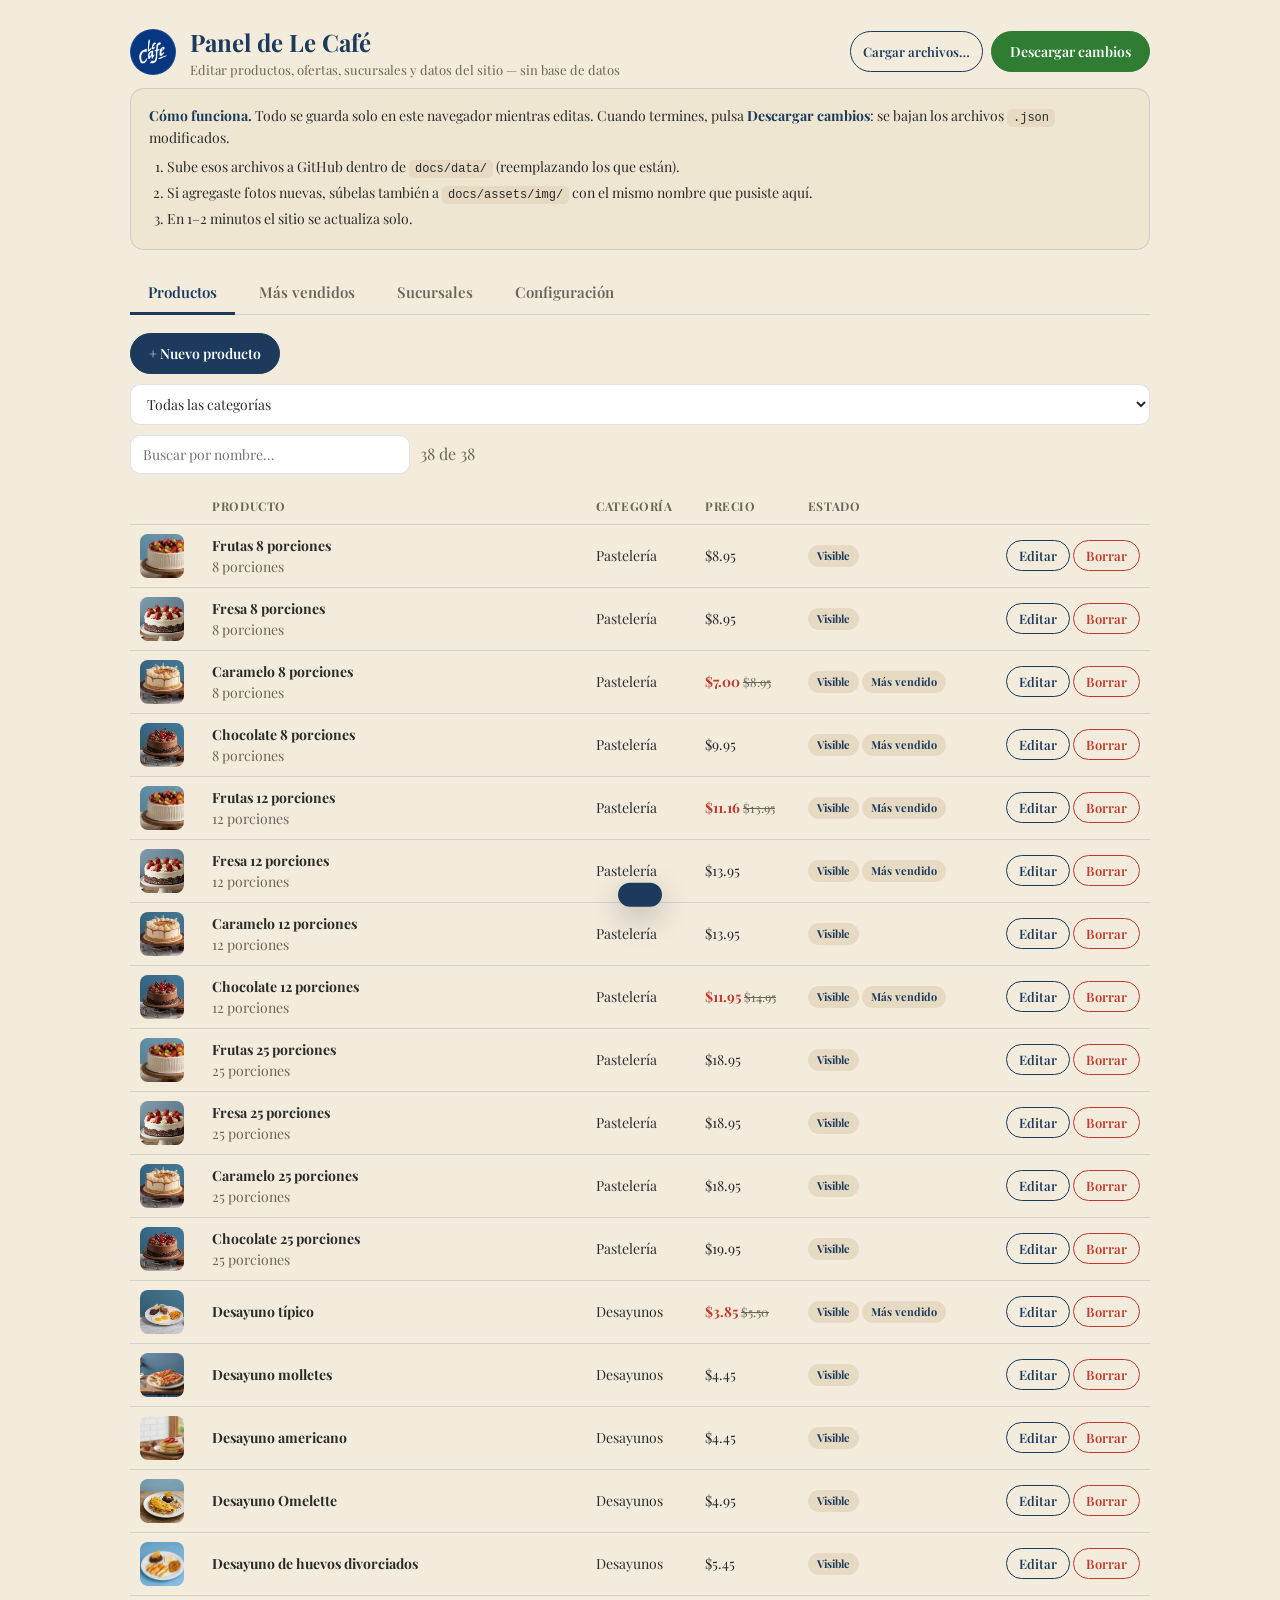
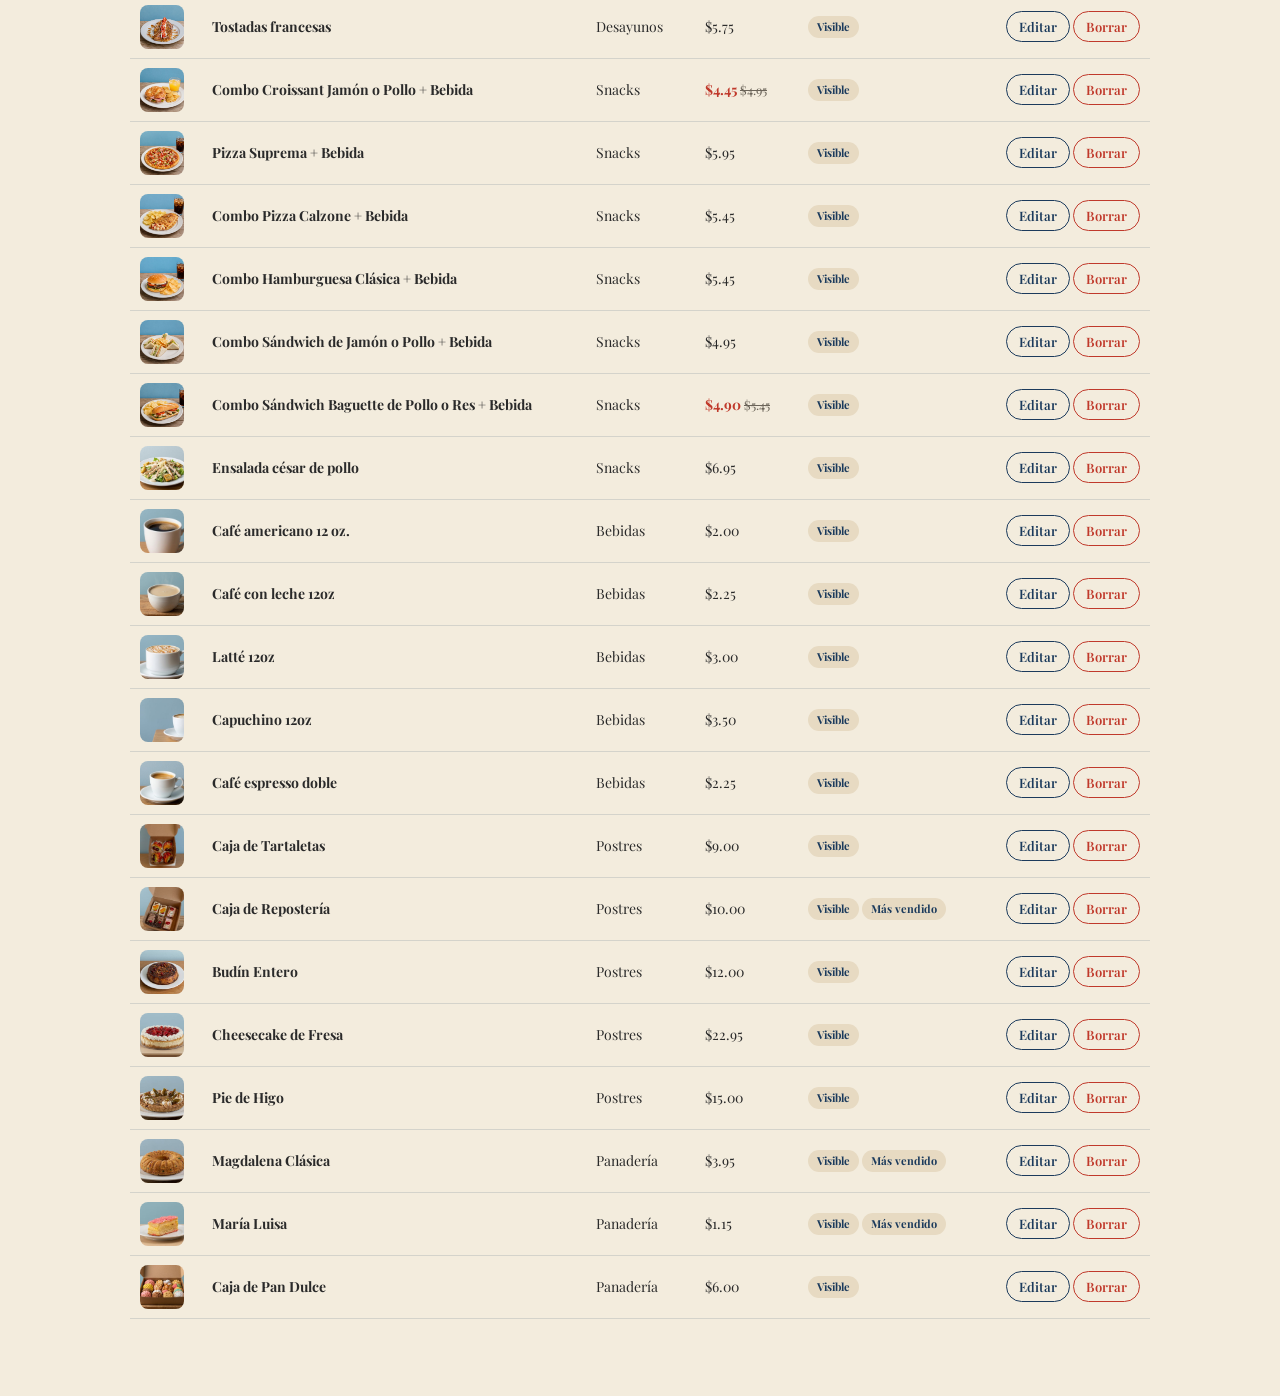
==== docs/panel/index.html @ 1d6c0b4c "Add files via upload" ====
<!DOCTYPE html>
<html lang="es">
<head>
<meta charset="UTF-8">
<meta name="viewport" content="width=device-width, initial-scale=1.0">
<title>Panel · Le Café</title>
<link href="https://fonts.googleapis.com/css2?family=Playfair+Display:wght@400;500;600;700;800&display=swap" rel="stylesheet">
<style>
  :root{
    --azul:#1B3A5C; --azul-claro:#2F5D8A; --beige:#E7DAC2; --beige-medio:#EFE6D2;
    --beige-claro:#F3ECDD; --blanco:#fff; --texto:#2A2A2A; --suave:#6B6459;
    --linea:rgba(27,58,92,.14); --ok:#2e7d32; --alerta:#C0392B; --radio:14px;
    --f:'Playfair Display',serif;
  }
  *{box-sizing:border-box;margin:0;padding:0}
  body{font-family:var(--f);color:var(--texto);background:var(--beige-claro);line-height:1.5}
  img{max-width:100%;display:block}
  a{color:var(--azul-claro)}
  .wrap{max-width:1060px;margin:0 auto;padding:24px 20px 80px}

  header.top{display:flex;align-items:center;gap:14px;flex-wrap:wrap;margin-bottom:8px}
  header.top img{width:46px;height:46px;border-radius:50%}
  header.top h1{font-size:24px;color:var(--azul);font-weight:700}
  header.top .sub{font-size:13px;color:var(--suave)}
  .bar{margin-left:auto;display:flex;gap:8px;flex-wrap:wrap}

  .btn{font-family:var(--f);font-weight:600;font-size:14px;border:1.5px solid var(--azul);
    background:var(--azul);color:#fff;padding:10px 18px;border-radius:50px;cursor:pointer;
    transition:transform .15s ease,box-shadow .15s ease,background .15s ease}
  .btn:hover{transform:translateY(-1px);box-shadow:0 8px 20px rgba(27,58,92,.18)}
  .btn.ghost{background:transparent;color:var(--azul)}
  .btn.sm{padding:6px 12px;font-size:13px}
  .btn.danger{border-color:var(--alerta);background:transparent;color:var(--alerta)}
  .btn.danger:hover{background:var(--alerta);color:#fff}
  .btn.ok{border-color:var(--ok);background:var(--ok)}

  .tabs{display:flex;gap:6px;flex-wrap:wrap;margin:22px 0 18px;border-bottom:1px solid var(--linea)}
  .tab{padding:10px 18px;border:none;background:none;font-family:var(--f);font-weight:600;
    font-size:15px;color:var(--suave);cursor:pointer;border-bottom:3px solid transparent;margin-bottom:-1px}
  .tab.active{color:var(--azul);border-color:var(--azul)}
  .panel{display:none}
  .panel.active{display:block;animation:fade .25s ease}
  @keyframes fade{from{opacity:0;transform:translateY(6px)}}

  .card{background:var(--blanco);border:1px solid var(--linea);border-radius:var(--radio);
    padding:18px;margin-bottom:14px}
  .row{display:flex;gap:14px;align-items:flex-start;flex-wrap:wrap}
  .row>*{flex:1;min-width:180px}
  label{display:block;font-size:12px;font-weight:600;color:var(--suave);
    text-transform:uppercase;letter-spacing:.05em;margin-bottom:5px}
  input,select,textarea{width:100%;font-family:var(--f);font-size:14px;padding:9px 12px;
    border:1.5px solid var(--linea);border-radius:10px;background:#fff;color:var(--texto)}
  input:focus,select:focus,textarea:focus{outline:none;border-color:var(--azul-claro)}
  textarea{min-height:64px;resize:vertical}
  .hint{font-size:12px;color:var(--suave);margin-top:4px}

  table{width:100%;border-collapse:collapse;font-size:14px}
  th,td{text-align:left;padding:9px 10px;border-bottom:1px solid var(--linea);vertical-align:middle}
  th{font-size:12px;text-transform:uppercase;letter-spacing:.05em;color:var(--suave)}
  tr:hover td{background:var(--beige-claro)}
  td .thumb{width:44px;height:44px;object-fit:cover;border-radius:8px;background:var(--beige-medio)}
  .tag{display:inline-block;font-size:11px;font-weight:700;padding:3px 9px;border-radius:50px;
    background:var(--beige);color:var(--azul)}
  .tag.off{background:#f2d7d3;color:var(--alerta)}
  .muted{color:var(--suave)}
  .price-off{color:var(--alerta);font-weight:700}
  .strike{text-decoration:line-through;color:var(--suave);font-size:.9em}

  .toolbar{display:flex;gap:10px;flex-wrap:wrap;align-items:center;margin-bottom:14px}
  .toolbar input[type=search]{max-width:280px}
  .grid-list{overflow-x:auto}

  .modal-bg{position:fixed;inset:0;background:rgba(16,28,44,.5);display:none;
    align-items:flex-start;justify-content:center;padding:30px 16px;z-index:50;overflow-y:auto}
  .modal-bg.open{display:flex}
  .modal{background:#fff;border-radius:18px;max-width:640px;width:100%;padding:26px}
  .modal h3{font-size:20px;color:var(--azul);margin-bottom:16px}
  .modal .row{margin-bottom:14px}
  .modal-actions{display:flex;gap:10px;justify-content:flex-end;margin-top:8px}

  .notice{background:var(--beige-medio);border:1px solid var(--linea);border-radius:var(--radio);
    padding:16px 18px;font-size:14px;margin-bottom:18px}
  .notice b{color:var(--azul)}
  .steps{margin:8px 0 0 18px}
  .steps li{margin-bottom:4px}

  .status{position:fixed;left:50%;bottom:22px;transform:translateX(-50%) translateY(120%);
    background:var(--azul);color:#fff;padding:12px 22px;border-radius:50px;font-size:14px;
    font-weight:600;box-shadow:0 10px 30px rgba(0,0,0,.25);transition:transform .35s cubic-bezier(.16,1,.3,1);z-index:80}
  .status.show{transform:translateX(-50%) translateY(0)}

  .imgprev{width:100%;height:120px;object-fit:cover;border-radius:10px;background:var(--beige-medio);border:1px solid var(--linea)}
  .imgprev:not([src]),.imgprev[src=""]{display:none}
  .filebox{border:1.5px dashed var(--linea);border-radius:12px;padding:14px;text-align:center;font-size:13px;color:var(--suave)}
  .kbd{font-family:ui-monospace,monospace;background:var(--beige);padding:2px 6px;border-radius:5px;font-size:12px}
  @media(max-width:640px){ header.top .bar{margin-left:0;width:100%} }
</style>
</head>
<body>
<div class="wrap">

  <header class="top">
    <img src="../assets/img/logo.jpg" alt="" onerror="this.style.display='none'">
    <div>
      <h1>Panel de Le Café</h1>
      <div class="sub">Editar productos, ofertas, sucursales y datos del sitio — sin base de datos</div>
    </div>
    <div class="bar">
      <button class="btn ghost sm" id="btnLoad">Cargar archivos…</button>
      <button class="btn ok" id="btnExport">Descargar cambios</button>
    </div>
  </header>

  <div class="notice">
    <b>Cómo funciona.</b> Todo se guarda solo en este navegador mientras editas.
    Cuando termines, pulsa <b>Descargar cambios</b>: se bajan los archivos <span class="kbd">.json</span> modificados.
    <ol class="steps">
      <li>Sube esos archivos a GitHub dentro de <span class="kbd">docs/data/</span> (reemplazando los que están).</li>
      <li>Si agregaste fotos nuevas, súbelas también a <span class="kbd">docs/assets/img/</span> con el mismo nombre que pusiste aquí.</li>
      <li>En 1–2 minutos el sitio se actualiza solo.</li>
    </ol>
  </div>

  <div class="tabs">
    <button class="tab active" data-p="productos">Productos</button>
    <button class="tab" data-p="destacados">Más vendidos</button>
    <button class="tab" data-p="sucursales">Sucursales</button>
    <button class="tab" data-p="config">Configuración</button>
  </div>

  <!-- PRODUCTOS -->
  <section class="panel active" id="p-productos">
    <div class="toolbar">
      <button class="btn" id="addProd">+ Nuevo producto</button>
      <select id="fCat"><option value="">Todas las categorías</option></select>
      <input type="search" id="fSearch" placeholder="Buscar por nombre…">
      <span class="muted" id="prodCount"></span>
    </div>
    <div class="grid-list">
      <table>
        <thead><tr><th></th><th>Producto</th><th>Categoría</th><th>Precio</th><th>Estado</th><th></th></tr></thead>
        <tbody id="prodBody"></tbody>
      </table>
    </div>
  </section>

  <!-- DESTACADOS -->
  <section class="panel" id="p-destacados">
    <div class="notice" style="margin-bottom:14px">
      Marca los productos que salen en el carrusel <b>“Los más vendidos”</b> de la página de inicio.
    </div>
    <div class="card"><div id="destList"></div></div>
  </section>

  <!-- SUCURSALES -->
  <section class="panel" id="p-sucursales">
    <div class="toolbar">
      <button class="btn" id="addSuc">+ Nueva sucursal</button>
      <span class="muted" id="sucCount"></span>
    </div>
    <div id="sucList"></div>
  </section>

  <!-- CONFIG -->
  <section class="panel" id="p-config">
    <div class="card">
      <div class="row" style="margin-bottom:14px">
        <div><label>Número de WhatsApp (con código país, sin +)</label>
          <input id="cWa" placeholder="50377487398"><div class="hint">Se usa en todos los botones de WhatsApp del sitio.</div></div>
        <div><label>Texto / lema del sitio</label><input id="cTag"></div>
      </div>
      <div class="row" style="margin-bottom:14px">
        <div><label>Link de PedidosYa</label><input id="cPed"></div>
      </div>
      <div class="row" style="margin-bottom:14px">
        <div><label>Facebook (perfil)</label><input id="cFb"></div>
        <div><label>Instagram (perfil)</label><input id="cIg"></div>
      </div>
      <div class="row">
        <div><label>Messenger — enviar mensaje directo</label><input id="cMsn" placeholder="https://m.me/lecafesv"></div>
        <div><label>Instagram — enviar mensaje directo</label><input id="cIgdm" placeholder="https://ig.me/m/lecafesv"></div>
      </div>
    </div>

    <div class="card">
      <b style="color:var(--azul)">Imágenes de cabecera</b>
      <p class="hint" style="margin:4px 0 14px">Nombre del archivo (debe estar en <span class="kbd">docs/assets/img/</span>). La foto grande de fondo de cada página.</p>
      <div class="row" style="margin-bottom:14px">
        <div><label>Inicio (hero)</label><input id="cHero" placeholder="inicio.jpg"></div>
      </div>
      <div id="catHeaders"></div>
    </div>
  </section>
</div>

<!-- MODAL PRODUCTO -->
<div class="modal-bg" id="prodModal">
  <div class="modal">
    <h3 id="pmTitle">Producto</h3>
    <div class="row">
      <div style="flex:2"><label>Nombre</label><input id="pmNombre"></div>
      <div><label>Categoría</label><select id="pmCat"></select></div>
    </div>
    <div class="row">
      <div><label>Subcategoría (opcional)</label><input id="pmSub" list="subList" placeholder="ej. 12 porciones">
        <datalist id="subList"></datalist></div>
      <div><label>Badge (opcional)</label><input id="pmBadge" list="badgeList" placeholder="ej. Más vendido">
        <datalist id="badgeList"><option value="Más vendido"></option></datalist></div>
    </div>
    <div class="row">
      <div><label>Precio normal ($)</label><input id="pmPrecio" inputmode="decimal" placeholder="8.95"></div>
      <div><label>Precio oferta ($) — dejar vacío si no hay</label><input id="pmOferta" inputmode="decimal" placeholder=""></div>
    </div>
    <div class="row">
      <div><label>Descripción</label><textarea id="pmDesc"></textarea></div>
    </div>
    <div class="row">
      <div style="flex:2">
        <label>Imagen — nombre del archivo</label>
        <input id="pmImg" placeholder="pastel-fresa.jpg">
        <div class="hint">Solo el nombre. El archivo debe existir (o subirse) en <span class="kbd">docs/assets/img/</span>.</div>
        <div class="filebox" id="pmDrop" style="margin-top:8px">Arrastra aquí la foto para ver una vista previa y copiar su nombre</div>
      </div>
      <div><label>Vista previa</label><img id="pmPrev" class="imgprev" alt=""></div>
    </div>
    <div class="row">
      <div><label>Disponible</label>
        <select id="pmDisp"><option value="1">Sí — visible en el sitio</option><option value="0">No — oculto</option></select>
      </div>
      <div><label>Identificador (slug)</label><input id="pmSlug"><div class="hint">Se genera del nombre. Cámbialo solo si sabes lo que haces.</div></div>
    </div>
    <div class="modal-actions">
      <button class="btn ghost" data-close>Cancelar</button>
      <button class="btn" id="pmSave">Guardar producto</button>
    </div>
  </div>
</div>

<!-- MODAL SUCURSAL -->
<div class="modal-bg" id="sucModal">
  <div class="modal">
    <h3 id="smTitle">Sucursal</h3>
    <div class="row"><div style="flex:2"><label>Nombre</label><input id="smNombre"></div>
      <div><label>Teléfono (opcional)</label><input id="smTel"></div></div>
    <div class="row"><div><label>Dirección</label><input id="smDir"></div></div>
    <div class="row"><div><label>Horario</label><input id="smHor" placeholder="Lun–Sáb 7:00 am–7:00 pm"></div></div>
    <div class="modal-actions">
      <button class="btn ghost" data-close>Cancelar</button>
      <button class="btn" id="smSave">Guardar sucursal</button>
    </div>
  </div>
</div>

<input type="file" id="fileLoader" accept=".json" multiple hidden>
<div class="status" id="status"></div>

<script>
const LS = 'lecafe_panel_v1';
const DATA_DIR = '../data/';
const FILES = ['categorias','productos','destacados','sucursales','config'];
let db = { categorias:[], productos:[], destacados:[], sucursales:[], config:{} };
let dirty = new Set();

/* ---------- utilidades ---------- */
const $ = s => document.querySelector(s);
const $$ = s => [...document.querySelectorAll(s)];
const esc = s => (s==null?'':String(s)).replace(/[&<>"']/g,c=>({'&':'&amp;','<':'&lt;','>':'&gt;','"':'&quot;',"'":'&#39;'}[c]));
const money = n => '$' + (Number(n)||0).toFixed(2);
const slugify = s => (s||'').toLowerCase().normalize('NFD').replace(/[̀-ͯ]/g,'')
  .replace(/[^a-z0-9]+/g,'-').replace(/^-|-$/g,'');
function toast(msg){ const s=$('#status'); s.textContent=msg; s.classList.add('show');
  clearTimeout(toast._t); toast._t=setTimeout(()=>s.classList.remove('show'),2200); }
function markDirty(name){ dirty.add(name); persist(); }
function persist(){ try{ localStorage.setItem(LS, JSON.stringify({db,dirty:[...dirty]})); }catch(e){} }

/* ---------- carga ---------- */
async function boot(){
  const saved = (()=>{ try{ return JSON.parse(localStorage.getItem(LS)); }catch(e){ return null; } })();
  if (saved && saved.db && saved.db.productos && saved.db.productos.length){
    db = saved.db; dirty = new Set(saved.dirty||[]);
    toast('Recuperado lo que estabas editando');
  } else {
    let ok = true;
    for (const f of FILES){
      try{ const r = await fetch(DATA_DIR+f+'.json',{cache:'no-store'}); if(!r.ok) throw 0; db[f] = await r.json(); }
      catch(e){ ok = false; }
    }
    if (!ok){
      toast('No pude leer los .json — usa “Cargar archivos…”');
    }
  }
  renderAll();
}

/* ---------- tabs ---------- */
$$('.tab').forEach(t=>t.addEventListener('click',()=>{
  $$('.tab').forEach(x=>x.classList.remove('active')); t.classList.add('active');
  $$('.panel').forEach(p=>p.classList.remove('active'));
  $('#p-'+t.dataset.p).classList.add('active');
}));

/* ---------- render principal ---------- */
function renderAll(){ fillCatSelects(); renderProductos(); renderDestacados(); renderSucursales(); renderConfig(); }

function fillCatSelects(){
  const opts = db.categorias.map(c=>`<option value="${esc(c.slug)}">${esc(c.nombre)}</option>`).join('');
  $('#fCat').innerHTML = '<option value="">Todas las categorías</option>'+opts;
  $('#pmCat').innerHTML = opts;
  $('#subList').innerHTML = [...new Set(db.productos.map(p=>p.subcategoria).filter(Boolean))]
    .map(s=>`<option value="${esc(s)}">`).join('');
}

/* ===== PRODUCTOS ===== */
function renderProductos(){
  const cat = $('#fCat').value, q = $('#fSearch').value.trim().toLowerCase();
  const list = db.productos.filter(p=>(!cat||p.categoria===cat)&&(!q||p.nombre.toLowerCase().includes(q)));
  $('#prodCount').textContent = list.length + ' de ' + db.productos.length;
  $('#prodBody').innerHTML = list.map(p=>{
    const i = db.productos.indexOf(p);
    const price = p.precio_oferta
      ? `<span class="price-off">${money(p.precio_oferta)}</span> <span class="strike">${money(p.precio)}</span>`
      : money(p.precio);
    const cn = (db.categorias.find(c=>c.slug===p.categoria)||{}).nombre || p.categoria;
    return `<tr>
      <td><img class="thumb" src="../assets/img/${esc((p.imagen||'').replace(/^.*\//,''))}" alt="" onerror="this.style.visibility='hidden'"></td>
      <td><b>${esc(p.nombre)}</b>${p.subcategoria?`<br><span class="muted">${esc(p.subcategoria)}</span>`:''}</td>
      <td>${esc(cn)}</td>
      <td>${price}</td>
      <td>${p.disponible?'<span class="tag">Visible</span>':'<span class="tag off">Oculto</span>'}${p.badge?` <span class="tag">${esc(p.badge)}</span>`:''}</td>
      <td style="white-space:nowrap;text-align:right">
        <button class="btn ghost sm" onclick="editProd(${i})">Editar</button>
        <button class="btn danger sm" onclick="delProd(${i})">Borrar</button>
      </td></tr>`;
  }).join('') || `<tr><td colspan="6" class="muted" style="padding:26px;text-align:center">Sin productos</td></tr>`;
}
$('#fCat').addEventListener('change',renderProductos);
$('#fSearch').addEventListener('input',renderProductos);

let editIdx = -1;
function openProd(){ $('#prodModal').classList.add('open'); }
function closeProd(){ $('#prodModal').classList.remove('open'); }
$('#addProd').addEventListener('click',()=>{
  editIdx = -1; $('#pmTitle').textContent = 'Nuevo producto';
  setProdForm({ nombre:'',categoria:(db.categorias[0]||{}).slug||'',subcategoria:'',badge:'',
    precio:'',precio_oferta:'',descripcion:'',imagen:'',disponible:true,slug:'' });
  openProd();
});
window.editProd = i=>{ editIdx=i; $('#pmTitle').textContent='Editar producto'; setProdForm(db.productos[i]); openProd(); };
window.delProd = i=>{
  if(!confirm('¿Borrar "'+db.productos[i].nombre+'"?')) return;
  const s = db.productos[i].slug;
  db.productos.splice(i,1);
  db.destacados = db.destacados.filter(x=>x!==s);
  markDirty('productos'); markDirty('destacados'); renderProductos(); renderDestacados();
  toast('Producto borrado');
};
function setProdForm(p){
  $('#pmNombre').value=p.nombre||''; $('#pmCat').value=p.categoria||'';
  $('#pmSub').value=p.subcategoria||''; $('#pmBadge').value=p.badge||'';
  $('#pmPrecio').value=p.precio||''; $('#pmOferta').value=p.precio_oferta||'';
  $('#pmDesc').value=p.descripcion||''; $('#pmImg').value=(p.imagen||'').replace(/^.*\//,'');
  $('#pmDisp').value=(p.disponible===false||p.disponible===0||p.disponible==='0')?'0':'1';
  $('#pmSlug').value=p.slug||''; updatePrev();
}
function updatePrev(){
  const n=$('#pmImg').value.trim();
  $('#pmPrev').src = n ? '../assets/img/'+n : '';
}
$('#pmImg').addEventListener('input',updatePrev);
$('#pmNombre').addEventListener('input',()=>{ if(editIdx===-1) $('#pmSlug').value=slugify($('#pmNombre').value); });
$('#pmDrop').addEventListener('dragover',e=>{e.preventDefault();e.currentTarget.style.borderColor='var(--azul)';});
$('#pmDrop').addEventListener('dragleave',e=>e.currentTarget.style.borderColor='');
$('#pmDrop').addEventListener('drop',e=>{
  e.preventDefault(); e.currentTarget.style.borderColor='';
  const f=e.dataTransfer.files[0]; if(!f) return;
  $('#pmImg').value=f.name; updatePrev();
  const rd=new FileReader(); rd.onload=()=>$('#pmPrev').src=rd.result; rd.readAsDataURL(f);
  toast('Recuerda subir "'+f.name+'" a docs/assets/img/');
});
$('#pmSave').addEventListener('click',()=>{
  const nombre=$('#pmNombre').value.trim();
  if(!nombre){ toast('Falta el nombre'); return; }
  let slug=slugify($('#pmSlug').value||nombre);
  if(!slug){ toast('Identificador inválido'); return; }
  const dup = db.productos.findIndex((x,ix)=>x.slug===slug && ix!==editIdx);
  if(dup>=0){ toast('Ya existe un producto con ese identificador'); return; }
  const img=$('#pmImg').value.trim();
  const obj={
    slug, nombre, categoria:$('#pmCat').value,
    subcategoria:$('#pmSub').value.trim(),
    descripcion:$('#pmDesc').value.trim(),
    precio:(parseFloat($('#pmPrecio').value)||0).toFixed(2),
    precio_oferta: $('#pmOferta').value.trim() ? (parseFloat($('#pmOferta').value)||0).toFixed(2) : '',
    imagen: img ? ('assets/img/'+img.replace(/^.*\//,'')) : '',
    badge:$('#pmBadge').value.trim(),
    disponible: $('#pmDisp').value==='1'
  };
  if(editIdx===-1) db.productos.push(obj);
  else {
    const old=db.productos[editIdx].slug;
    db.productos[editIdx]=obj;
    if(old!==slug){ db.destacados=db.destacados.map(x=>x===old?slug:x); markDirty('destacados'); }
  }
  markDirty('productos'); closeProd(); renderProductos(); fillCatSelects(); renderDestacados();
  toast('Guardado');
});

/* ===== DESTACADOS ===== */
function renderDestacados(){
  $('#destList').innerHTML = db.productos.map(p=>{
    const on = db.destacados.includes(p.slug);
    return `<label style="display:flex;align-items:center;gap:12px;padding:9px 4px;border-bottom:1px solid var(--linea);cursor:pointer">
      <input type="checkbox" style="width:auto" ${on?'checked':''} onchange="toggleDest('${esc(p.slug)}',this.checked)">
      <img class="thumb" src="../assets/img/${esc((p.imagen||'').replace(/^.*\//,''))}" onerror="this.style.visibility='hidden'">
      <span><b>${esc(p.nombre)}</b> <span class="muted">· ${esc(p.categoria)}</span></span>
      <span style="margin-left:auto" class="muted">${p.precio_oferta?money(p.precio_oferta):money(p.precio)}</span>
    </label>`;
  }).join('');
}
window.toggleDest=(slug,on)=>{
  db.destacados = db.destacados.filter(x=>x!==slug);
  if(on) db.destacados.push(slug);
  markDirty('destacados');
};

/* ===== SUCURSALES ===== */
function renderSucursales(){
  $('#sucCount').textContent = db.sucursales.length + ' sucursales';
  $('#sucList').innerHTML = db.sucursales.map((s,i)=>`
    <div class="card">
      <div class="row" style="align-items:center">
        <div style="flex:2">
          <b style="font-size:16px;color:var(--azul)">${esc(s.nombre)}</b>
          <div class="muted" style="font-size:13px">📍 ${esc(s.direccion||'')}</div>
          <div class="muted" style="font-size:13px">🕒 ${esc(s.horario||'')}${s.telefono?' · 📞 '+esc(s.telefono):''}</div>
        </div>
        <div style="flex:0;white-space:nowrap">
          <button class="btn ghost sm" onclick="editSuc(${i})">Editar</button>
          <button class="btn danger sm" onclick="delSuc(${i})">Borrar</button>
          <button class="btn ghost sm" onclick="moveSuc(${i},-1)">↑</button>
          <button class="btn ghost sm" onclick="moveSuc(${i},1)">↓</button>
        </div>
      </div>
    </div>`).join('') || '<p class="muted">Sin sucursales</p>';
}
let sucIdx=-1;
$('#addSuc').addEventListener('click',()=>{ sucIdx=-1; $('#smTitle').textContent='Nueva sucursal';
  $('#smNombre').value=$('#smDir').value=$('#smHor').value=$('#smTel').value='';
  $('#sucModal').classList.add('open'); });
window.editSuc=i=>{ sucIdx=i; const s=db.sucursales[i]; $('#smTitle').textContent='Editar sucursal';
  $('#smNombre').value=s.nombre||''; $('#smDir').value=s.direccion||'';
  $('#smHor').value=s.horario||''; $('#smTel').value=s.telefono||'';
  $('#sucModal').classList.add('open'); };
window.delSuc=i=>{ if(!confirm('¿Borrar "'+db.sucursales[i].nombre+'"?'))return;
  db.sucursales.splice(i,1); markDirty('sucursales'); renderSucursales(); toast('Sucursal borrada'); };
window.moveSuc=(i,d)=>{ const j=i+d; if(j<0||j>=db.sucursales.length)return;
  const a=db.sucursales; [a[i],a[j]]=[a[j],a[i]]; markDirty('sucursales'); renderSucursales(); };
$('#smSave').addEventListener('click',()=>{
  const o={ nombre:$('#smNombre').value.trim(), direccion:$('#smDir').value.trim(),
    horario:$('#smHor').value.trim(), telefono:$('#smTel').value.trim() };
  if(!o.nombre){ toast('Falta el nombre'); return; }
  if(sucIdx===-1) db.sucursales.push(o); else db.sucursales[sucIdx]=o;
  markDirty('sucursales'); $('#sucModal').classList.remove('open'); renderSucursales(); toast('Guardado');
});

/* ===== CONFIG ===== */
const CFG_MAP = { cWa:'whatsapp_numero', cTag:'site_tagline', cPed:'pedidosya_url',
  cFb:'facebook_url', cIg:'instagram_url', cMsn:'messenger_url', cIgdm:'instagram_dm_url',
  cHero:'hero_imagen' };
function renderConfig(){
  const c = db.config || (db.config = {});
  Object.keys(CFG_MAP).forEach(id => { $('#'+id).value = c[CFG_MAP[id]] || ''; });
  $('#catHeaders').innerHTML = db.categorias.map((cat,i) =>
    '<div class="row" style="margin-bottom:10px"><div><label>' + esc(cat.nombre) +
    '</label><input data-cathdr="' + i + '" value="' + esc(cat.header_imagen || '') +
    '" placeholder="' + esc(cat.slug) + '.png"></div></div>').join('');
  $$('[data-cathdr]').forEach(inp => inp.addEventListener('input', () => {
    db.categorias[+inp.dataset.cathdr].header_imagen = inp.value.trim();
    markDirty('categorias');
  }));
}
Object.keys(CFG_MAP).forEach(id => {
  $('#'+id).addEventListener('input', () => {
    db.config[CFG_MAP[id]] = $('#'+id).value.trim();
    markDirty('config');
  });
});

/* ---------- modales: cerrar ---------- */
$$('[data-close]').forEach(b=>b.addEventListener('click',()=>b.closest('.modal-bg').classList.remove('open')));
$$('.modal-bg').forEach(m=>m.addEventListener('click',e=>{ if(e.target===m) m.classList.remove('open'); }));
document.addEventListener('keydown',e=>{ if(e.key==='Escape') $$('.modal-bg').forEach(m=>m.classList.remove('open')); });

/* ---------- exportar ---------- */
function download(name,obj){
  const blob=new Blob([JSON.stringify(obj,null,2)],{type:'application/json'});
  const a=document.createElement('a'); a.href=URL.createObjectURL(blob); a.download=name;
  document.body.appendChild(a); a.click(); a.remove(); setTimeout(()=>URL.revokeObjectURL(a.href),1000);
}
$('#btnExport').addEventListener('click',()=>{
  const changed = dirty.size ? [...dirty] : FILES.filter(f=>f!=='categorias');
  if(!changed.length){ toast('No hay cambios'); return; }
  changed.forEach((f,ix)=>setTimeout(()=>download(f+'.json', f==='config'?db.config:db[f]), ix*250));
  toast('Descargando: '+changed.join('.json, ')+'.json');
  dirty.clear(); persist();
});

/* ---------- cargar archivos manualmente ---------- */
$('#btnLoad').addEventListener('click',()=>$('#fileLoader').click());
$('#fileLoader').addEventListener('change',async e=>{
  for(const file of e.target.files){
    const key = file.name.replace('.json','');
    if(!FILES.includes(key)) continue;
    try{ db[key] = JSON.parse(await file.text()); }catch(err){ toast('Error leyendo '+file.name); }
  }
  persist(); renderAll(); toast('Archivos cargados');
  e.target.value='';
});

boot();
</script>
</body>
</html>
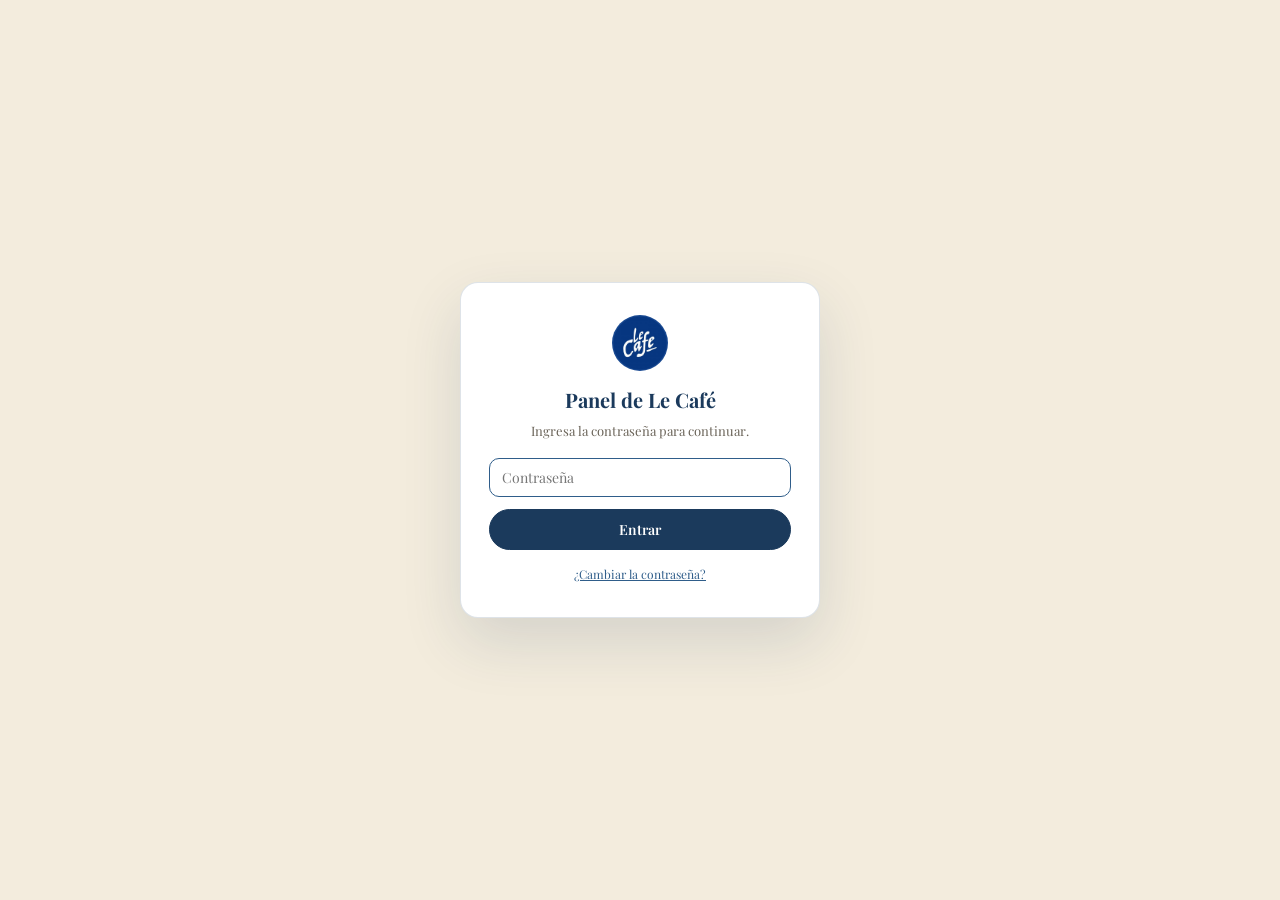
==== commit 8fbd20a9: "Add files via upload" ====
--- a/docs/panel/index.html
+++ b/docs/panel/index.html
@@ -13,7 +13,7 @@
     --f:'Playfair Display',serif;
   }
   *{box-sizing:border-box;margin:0;padding:0}
-  body{font-family:var(--f);color:var(--texto);background:var(--beige-claro);line-height:1.5}
+  body{font-family:var(--f);color:var(--texto);background:var(--beige-claro);line-height:1.5;overflow-x:hidden}
   img{max-width:100%;display:block}
   a{color:var(--azul-claro)}
   .wrap{max-width:1060px;margin:0 auto;padding:24px 20px 80px}
@@ -45,7 +45,7 @@
   .card{background:var(--blanco);border:1px solid var(--linea);border-radius:var(--radio);
     padding:18px;margin-bottom:14px}
   .row{display:flex;gap:14px;align-items:flex-start;flex-wrap:wrap}
-  .row>*{flex:1;min-width:180px}
+  .row>*{flex:1 1 220px;min-width:0}
   label{display:block;font-size:12px;font-weight:600;color:var(--suave);
     text-transform:uppercase;letter-spacing:.05em;margin-bottom:5px}
   input,select,textarea{width:100%;font-family:var(--f);font-size:14px;padding:9px 12px;
@@ -58,7 +58,7 @@
   th,td{text-align:left;padding:9px 10px;border-bottom:1px solid var(--linea);vertical-align:middle}
   th{font-size:12px;text-transform:uppercase;letter-spacing:.05em;color:var(--suave)}
   tr:hover td{background:var(--beige-claro)}
-  td .thumb{width:44px;height:44px;object-fit:cover;border-radius:8px;background:var(--beige-medio)}
+  .thumb{width:44px;height:44px;flex:0 0 44px;object-fit:cover;border-radius:8px;background:var(--beige-medio)}
   .tag{display:inline-block;font-size:11px;font-weight:700;padding:3px 9px;border-radius:50px;
     background:var(--beige);color:var(--azul)}
   .tag.off{background:#f2d7d3;color:var(--alerta)}
@@ -94,9 +94,55 @@
   .filebox{border:1.5px dashed var(--linea);border-radius:12px;padding:14px;text-align:center;font-size:13px;color:var(--suave)}
   .kbd{font-family:ui-monospace,monospace;background:var(--beige);padding:2px 6px;border-radius:5px;font-size:12px}
   @media(max-width:640px){ header.top .bar{margin-left:0;width:100%} }
+
+  /* --- Pantalla de acceso --- */
+  body.locked{overflow:hidden}
+  body.locked .wrap{display:none}
+  .lock{position:fixed;inset:0;z-index:200;background:var(--beige-claro);
+    display:flex;align-items:center;justify-content:center;padding:24px}
+  .lock-box{background:#fff;border:1px solid var(--linea);border-radius:18px;
+    padding:32px 28px;max-width:360px;width:100%;text-align:center;
+    box-shadow:0 24px 60px rgba(27,58,92,.14)}
+  .lock-logo{width:56px;height:56px;border-radius:50%;margin:0 auto 14px;display:block}
+  .lock-box h2{font-size:20px;color:var(--azul);margin-bottom:6px}
+  .lock-sub{font-size:13px;color:var(--suave);margin-bottom:18px}
+  .lock-box input{margin-bottom:12px}
+  .lock-box>.btn{width:100%}
+  .lock-err{color:var(--alerta);font-size:13px;margin-top:10px}
+  .lock-link{background:none;border:none;color:var(--azul-claro);font-family:var(--f);
+    font-size:12px;cursor:pointer;margin-top:16px;text-decoration:underline}
+  .lock-change{margin-top:14px;text-align:left;border-top:1px solid var(--linea);padding-top:14px}
+  .lock-change code{display:block;background:var(--beige-claro);padding:10px;border-radius:8px;
+    font-size:11px;word-break:break-all;margin-top:8px;font-family:ui-monospace,monospace;color:var(--texto)}
+  .lock-hint{font-size:12px;color:var(--suave);margin-top:10px}
+
+  /* --- Aviso de publicación tras "Descargar cambios" --- */
+  .publish-note{background:#fff8e6;border:1px solid #e8c96b;border-radius:var(--radio);
+    padding:14px 16px;font-size:13.5px;margin-bottom:14px;display:none}
+  .publish-note.show{display:block}
+  .publish-note b{color:var(--azul)}
 </style>
 </head>
-<body>
+<body class="locked">
+
+<div id="lockScreen" class="lock">
+  <form class="lock-box" id="lockForm" autocomplete="off">
+    <img src="../assets/img/logo.jpg" alt="" class="lock-logo" onerror="this.style.display='none'">
+    <h2>Panel de Le Café</h2>
+    <p class="lock-sub">Ingresa la contraseña para continuar.</p>
+    <input type="password" id="lockPass" placeholder="Contraseña" autocomplete="new-password" autofocus required>
+    <button class="btn" type="submit">Entrar</button>
+    <p class="lock-err" id="lockErr" hidden>Contraseña incorrecta.</p>
+    <button type="button" class="lock-link" id="lockChange">¿Cambiar la contraseña?</button>
+    <div class="lock-change" id="lockChangeBox" hidden>
+      <input type="password" id="lockNew" placeholder="Nueva contraseña" autocomplete="new-password">
+      <button type="button" class="btn ghost sm" id="lockGen">Generar código</button>
+      <p class="lock-hint">Copia esta línea y reemplaza la que empieza con <span class="kbd">const PASS_SHA256</span> dentro de <span class="kbd">docs/panel/index.html</span>, luego sube el archivo:</p>
+      <code id="lockHash"></code>
+    </div>
+  </form>
+</div>
+
 <div class="wrap">
 
   <header class="top">
@@ -119,6 +165,13 @@
       <li>Si agregaste fotos nuevas, súbelas también a <span class="kbd">docs/assets/img/</span> con el mismo nombre que pusiste aquí.</li>
       <li>En 1–2 minutos el sitio se actualiza solo.</li>
     </ol>
+    <p style="margin:10px 0 0;font-size:13px"><b>Importante:</b> el cambio <u>no se ve en el sitio</u> hasta que subas el <span class="kbd">.json</span> descargado a GitHub. El panel solo prepara el archivo.</p>
+  </div>
+
+  <div class="publish-note" id="publishNote">
+    <b>Archivos descargados.</b> Ahora entra a tu repositorio en GitHub → carpeta <span class="kbd">docs/data/</span> →
+    <b>Add file ▸ Upload files</b> → arrastra los <span class="kbd">.json</span> que se acaban de bajar (reemplazan los que hay) →
+    <b>Commit changes</b>. En 1–2 minutos se ve en el sitio.
   </div>
 
   <div class="tabs">
@@ -179,6 +232,12 @@
       <div class="row">
         <div><label>Messenger — enviar mensaje directo</label><input id="cMsn" placeholder="https://m.me/lecafesv"></div>
         <div><label>Instagram — enviar mensaje directo</label><input id="cIgdm" placeholder="https://ig.me/m/lecafesv"></div>
+      </div>
+      <div class="row" style="margin-top:14px">
+        <div><label>URL del sitio publicado</label><input id="cUrl" placeholder="https://usuario.github.io/repo">
+          <div class="hint">Se usa en los enlaces canónicos y el sitemap.</div></div>
+        <div><label>ID de Google Analytics (opcional)</label><input id="cGa" placeholder="G-XXXXXXXXXX">
+          <div class="hint">Déjalo vacío para no cargar Analytics.</div></div>
       </div>
     </div>
 
@@ -410,10 +469,10 @@
   $('#destList').innerHTML = db.productos.map(p=>{
     const on = db.destacados.includes(p.slug);
     return `<label style="display:flex;align-items:center;gap:12px;padding:9px 4px;border-bottom:1px solid var(--linea);cursor:pointer">
-      <input type="checkbox" style="width:auto" ${on?'checked':''} onchange="toggleDest('${esc(p.slug)}',this.checked)">
+      <input type="checkbox" style="width:auto;flex:0 0 auto" ${on?'checked':''} onchange="toggleDest('${esc(p.slug)}',this.checked)">
       <img class="thumb" src="../assets/img/${esc((p.imagen||'').replace(/^.*\//,''))}" onerror="this.style.visibility='hidden'">
-      <span><b>${esc(p.nombre)}</b> <span class="muted">· ${esc(p.categoria)}</span></span>
-      <span style="margin-left:auto" class="muted">${p.precio_oferta?money(p.precio_oferta):money(p.precio)}</span>
+      <span style="flex:1;min-width:0;overflow:hidden;text-overflow:ellipsis;white-space:nowrap"><b>${esc(p.nombre)}</b> <span class="muted">· ${esc(p.categoria)}</span></span>
+      <span style="flex:0 0 auto" class="muted">${p.precio_oferta?money(p.precio_oferta):money(p.precio)}</span>
     </label>`;
   }).join('');
 }
@@ -428,17 +487,17 @@
   $('#sucCount').textContent = db.sucursales.length + ' sucursales';
   $('#sucList').innerHTML = db.sucursales.map((s,i)=>`
     <div class="card">
-      <div class="row" style="align-items:center">
-        <div style="flex:2">
-          <b style="font-size:16px;color:var(--azul)">${esc(s.nombre)}</b>
-          <div class="muted" style="font-size:13px">📍 ${esc(s.direccion||'')}</div>
-          <div class="muted" style="font-size:13px">🕒 ${esc(s.horario||'')}${s.telefono?' · 📞 '+esc(s.telefono):''}</div>
+      <div class="row" style="align-items:center;justify-content:space-between">
+        <div style="flex:1 1 260px;min-width:0">
+          <b style="font-size:16px;color:var(--azul);word-break:break-word">${esc(s.nombre)}</b>
+          <div class="muted" style="font-size:13px;word-break:break-word">📍 ${esc(s.direccion||'')}</div>
+          <div class="muted" style="font-size:13px;word-break:break-word">🕒 ${esc(s.horario||'')}${s.telefono?' · 📞 '+esc(s.telefono):''}</div>
         </div>
-        <div style="flex:0;white-space:nowrap">
+        <div style="flex:0 0 auto;display:flex;gap:6px;flex-wrap:wrap;justify-content:flex-end">
           <button class="btn ghost sm" onclick="editSuc(${i})">Editar</button>
           <button class="btn danger sm" onclick="delSuc(${i})">Borrar</button>
-          <button class="btn ghost sm" onclick="moveSuc(${i},-1)">↑</button>
-          <button class="btn ghost sm" onclick="moveSuc(${i},1)">↓</button>
+          <button class="btn ghost sm" onclick="moveSuc(${i},-1)" aria-label="Subir">↑</button>
+          <button class="btn ghost sm" onclick="moveSuc(${i},1)" aria-label="Bajar">↓</button>
         </div>
       </div>
     </div>`).join('') || '<p class="muted">Sin sucursales</p>';
@@ -466,7 +525,7 @@
 /* ===== CONFIG ===== */
 const CFG_MAP = { cWa:'whatsapp_numero', cTag:'site_tagline', cPed:'pedidosya_url',
   cFb:'facebook_url', cIg:'instagram_url', cMsn:'messenger_url', cIgdm:'instagram_dm_url',
-  cHero:'hero_imagen' };
+  cHero:'hero_imagen', cUrl:'site_url', cGa:'ga_id' };
 function renderConfig(){
   const c = db.config || (db.config = {});
   Object.keys(CFG_MAP).forEach(id => { $('#'+id).value = c[CFG_MAP[id]] || ''; });
@@ -499,9 +558,11 @@
 }
 $('#btnExport').addEventListener('click',()=>{
   const changed = dirty.size ? [...dirty] : FILES.filter(f=>f!=='categorias');
-  if(!changed.length){ toast('No hay cambios'); return; }
+  if(!changed.length){ toast('No hay cambios que descargar'); return; }
   changed.forEach((f,ix)=>setTimeout(()=>download(f+'.json', f==='config'?db.config:db[f]), ix*250));
   toast('Descargando: '+changed.join('.json, ')+'.json');
+  $('#publishNote').classList.add('show');
+  $('#publishNote').scrollIntoView({behavior:'smooth',block:'center'});
   dirty.clear(); persist();
 });
 
@@ -517,7 +578,33 @@
   e.target.value='';
 });
 
-boot();
+/* ---------- Acceso con contraseña (no se guarda nada: se pide siempre) ---------- */
+// Contraseña por defecto: lecafe2026  — cámbiala con "¿Cambiar la contraseña?"
+const PASS_SHA256 = 'b9d18107d3733e7cafd5c7269124abbd412bd7017065750836bae19a179e343c';
+async function sha256(str){
+  const buf = await crypto.subtle.digest('SHA-256', new TextEncoder().encode(str));
+  return [...new Uint8Array(buf)].map(b=>b.toString(16).padStart(2,'0')).join('');
+}
+(function gate(){
+  const scr=$('#lockScreen'), err=$('#lockErr');
+  $('#lockForm').addEventListener('submit', async e=>{
+    e.preventDefault();
+    const h = await sha256($('#lockPass').value);
+    if(h===PASS_SHA256){
+      scr.remove(); document.body.classList.remove('locked'); boot();
+    }else{
+      err.hidden=false; $('#lockPass').value=''; $('#lockPass').focus();
+    }
+  });
+  $('#lockChange').addEventListener('click', ()=>{
+    const box=$('#lockChangeBox'); box.hidden=!box.hidden;
+  });
+  $('#lockGen').addEventListener('click', async ()=>{
+    const v=$('#lockNew').value;
+    if(!v){ toast('Escribe la nueva contraseña'); return; }
+    $('#lockHash').textContent = `const PASS_SHA256 = '${await sha256(v)}';`;
+  });
+})();
 </script>
 </body>
 </html>
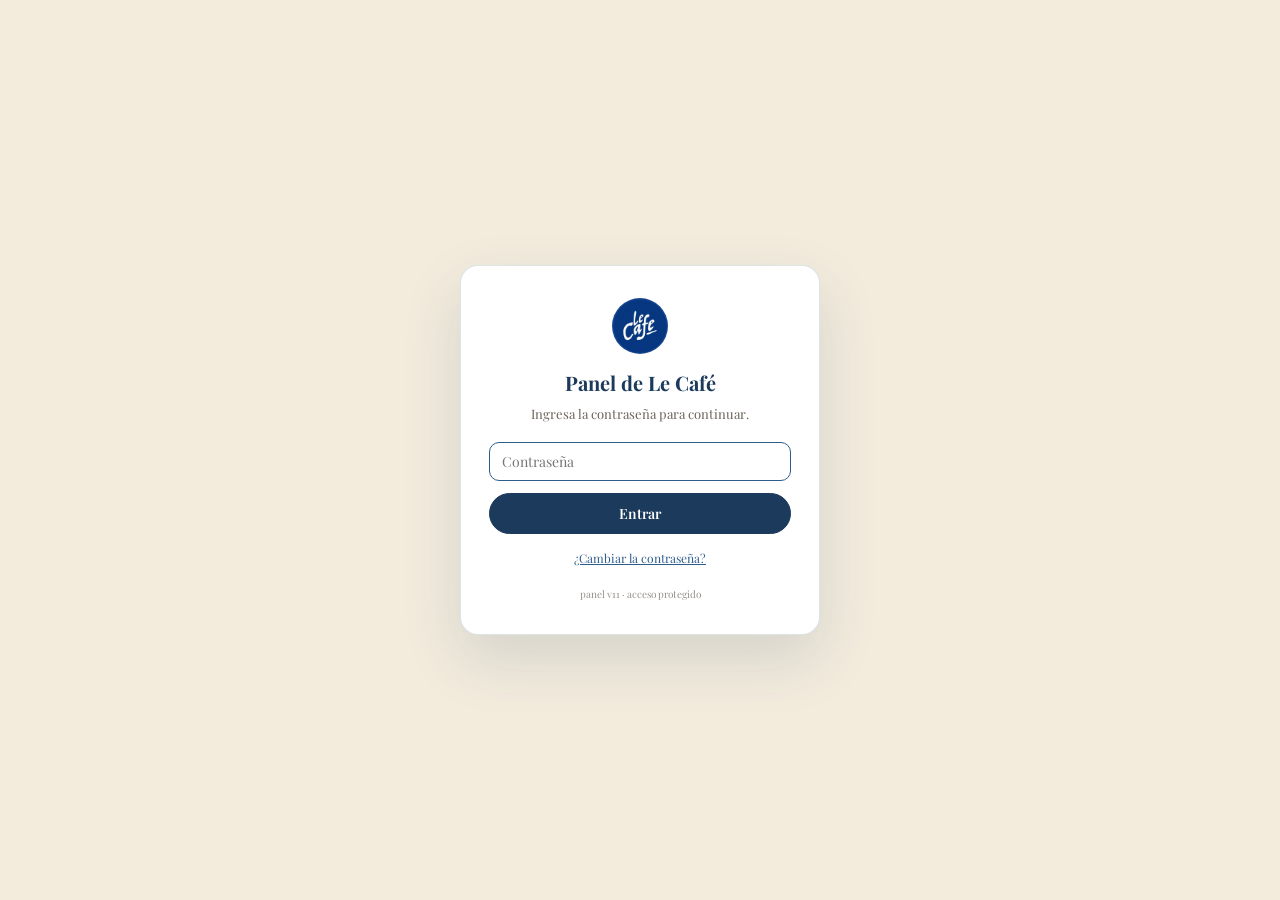
==== commit bb4608df: "Add files via upload" ====
--- a/docs/panel/index.html
+++ b/docs/panel/index.html
@@ -3,6 +3,9 @@
 <head>
 <meta charset="UTF-8">
 <meta name="viewport" content="width=device-width, initial-scale=1.0">
+<meta http-equiv="Cache-Control" content="no-store, must-revalidate">
+<meta http-equiv="Pragma" content="no-cache">
+<meta name="robots" content="noindex, nofollow">
 <title>Panel · Le Café</title>
 <link href="https://fonts.googleapis.com/css2?family=Playfair+Display:wght@400;500;600;700;800&display=swap" rel="stylesheet">
 <style>
@@ -140,6 +143,7 @@
       <p class="lock-hint">Copia esta línea y reemplaza la que empieza con <span class="kbd">const PASS_SHA256</span> dentro de <span class="kbd">docs/panel/index.html</span>, luego sube el archivo:</p>
       <code id="lockHash"></code>
     </div>
+    <p style="font-size:10px;color:var(--suave);opacity:.7;margin-top:18px">panel v11 · acceso protegido</p>
   </form>
 </div>
 
